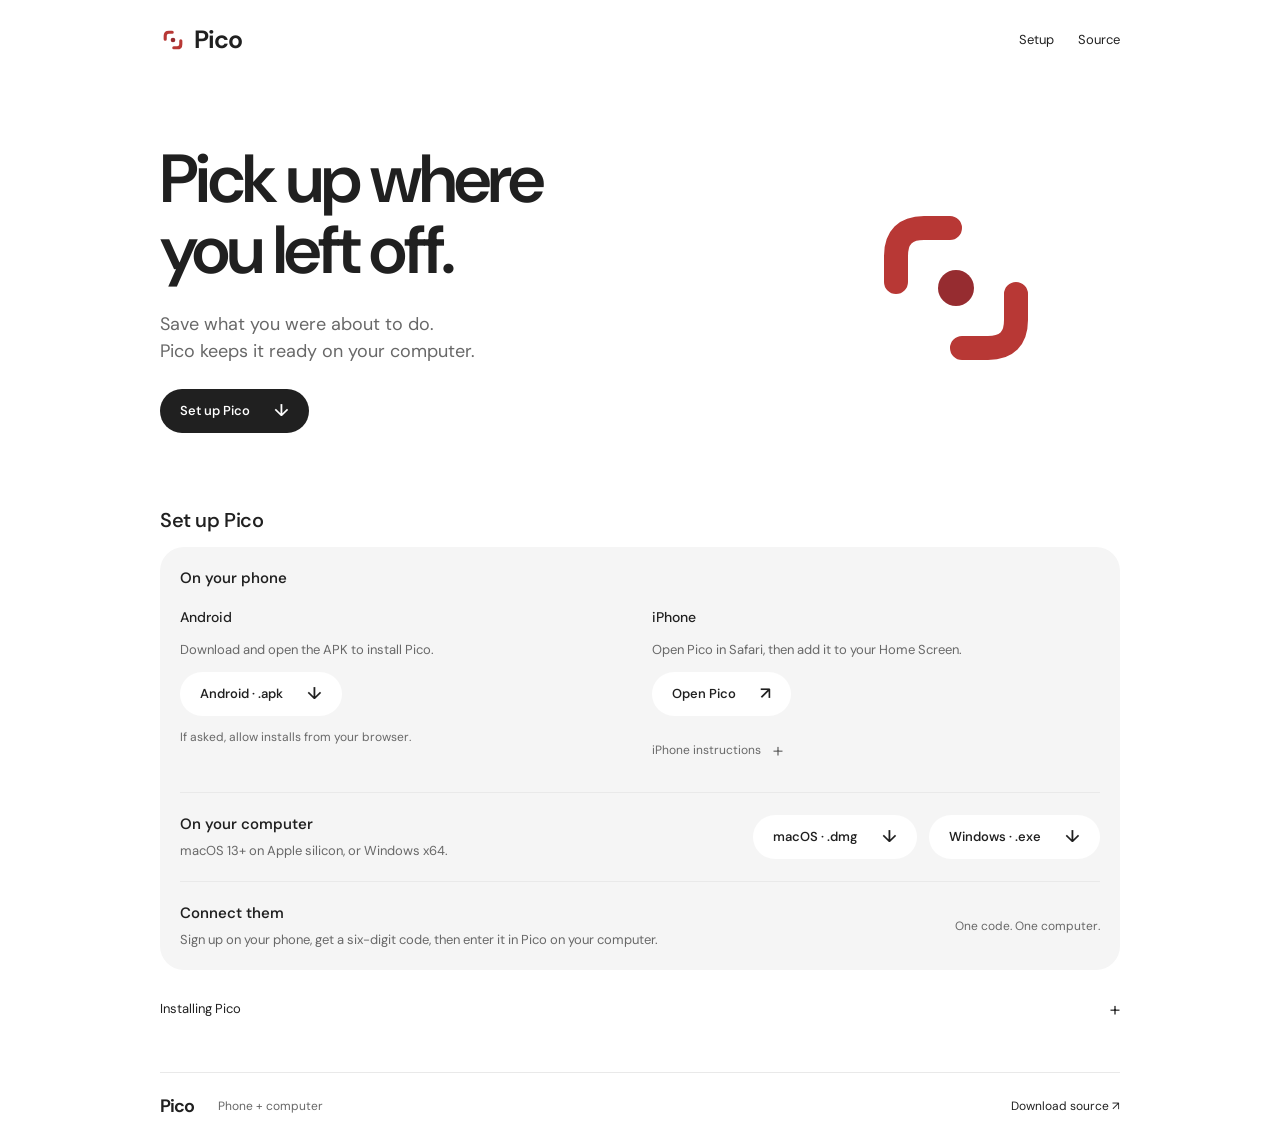
==== website/index.html @ 1f51e676 "Add Pico app, desktop helpers and setup page" ====
<!doctype html>
<html lang="en">

<head>
    <meta charset="utf-8">
    <meta name="viewport" content="width=device-width,initial-scale=1">
    <meta name="color-scheme" content="light dark">
    <meta name="theme-color" content="#ffffff">
    <title>Pico · Set up your companion</title>
    <meta name="description"
        content="Connect Pico on your phone and computer. Save what you were about to do, and return to it later.">
    <link rel="icon" href="assets/branding/pico-mark.svg">
    <link rel="stylesheet" href="style.css">
</head>

<body>
    <header class="shell"><a class="brand" href="#top" aria-label="Pico home"><img src="assets/branding/pico-mark.svg"
                alt="" width="26" height="26">Pico</a>
        <nav aria-label="Main navigation"><a href="#setup">Setup</a><a href="/download/Pico-source.zip">Source</a></nav>
    </header>
    <main class="shell" id="top">
        <section class="intro" aria-labelledby="intro-title">
            <div class="intro-copy">
                <h1 id="intro-title">Pick up where<br>you left off.</h1>
                <p>Save what you were about to do.<br>Pico keeps it ready on your computer.</p><a class="button primary"
                    href="#setup">Set up Pico <span aria-hidden="true">↓</span></a>
            </div><img class="hero-logo" src="assets/branding/pico-mark.svg" width="200" height="200" alt="Pico logo">
        </section>
        <section class="setup" id="setup" aria-labelledby="setup-title">
            <h2 id="setup-title">Set up Pico</h2>
            <div class="steps">
                <article class="step phone-step">
                    <div class="step-copy"><h3>On your phone</h3></div>
                    <div class="phone-options">
                        <div class="phone-option">
                            <h4>Android</h4>
                            <p>Download and open the APK to install Pico.</p>
                            <a class="button secondary" href="/download/Pico-Android.apk" download>Android · .apk <span aria-hidden="true">↓</span></a>
                            <p class="install-note">If asked, allow installs from your browser.</p>
                        </div>
                        <div class="phone-option">
                            <h4>iPhone</h4>
                            <p>Open Pico in Safari, then add it to your Home Screen.</p>
                            <a class="button secondary" href="/phone/">Open Pico <span aria-hidden="true">↗</span></a>
                            <details class="iphone-instructions">
                                <summary>iPhone instructions <span aria-hidden="true">+</span></summary>
                                <ol>
                                    <li>Open Pico in Safari and tap Share.</li>
                                    <li>Choose Add to Home Screen. Enable Open as Web App if shown, then tap Add.</li>
                                    <li>Open Pico from its Home Screen icon and sign up.</li>
                                </ol>
                            </details>
                        </div>
                    </div>
                </article>
                <article class="step">
                    <div class="step-copy">
                        <h3>On your computer</h3>
                        <p>macOS 13+ on Apple silicon, or Windows x64.</p>
                    </div>
                    <div class="platforms"><a class="button secondary" href="/download/Pico-macOS.dmg">macOS · .dmg
                            <span aria-hidden="true">↓</span></a><a class="button secondary"
                            href="/download/Pico-Setup.exe">Windows · .exe <span aria-hidden="true">↓</span></a></div>
                </article>
                <article class="step">
                    <div class="step-copy">
                        <h3>Connect them</h3>
                        <p>Sign up on your phone, get a six-digit code, then enter it in Pico on your computer.</p>
                    </div><span class="step-note">One code. One computer.</span>
                </article>
            </div>
            <details class="install">
                <summary>Installing Pico <span aria-hidden="true">+</span></summary>
                <div class="install-content">
                    <p>On macOS, open the disk image and drag Pico into Applications. On Windows, run Pico-Setup.exe to
                        install for your account.</p>
                    <p>In Pico, enter the six-digit connection code from your phone.</p>
                </div>
            </details>
        </section>
        <footer><a class="brand" href="#top">Pico</a>
            <p>Phone + computer</p><a href="/download/Pico-source.zip">Download source <span
                    aria-hidden="true">↗</span></a>
        </footer>
        <p class="sr-only" id="copy-status" role="status" aria-live="polite"></p>
    </main>
    <script src="site.js"></script>
</body>

</html>
---- website/style.css ----
@font-face {
    font-family: DM;
    src: url('assets/fonts/DMSans.ttf');
    font-display: swap
}

:root {
    color-scheme: light dark;
    --canvas: #fff;
    --ink: #202020;
    --muted: #686868;
    --surface: #f5f5f5;
    --line: #e9e9e9;
    --accent: #B83835;
    --button: #202020;
    --on-button: #fff
}

@media(prefers-color-scheme:dark) {
    :root {
        --canvas: #161616;
        --ink: #f5f5f5;
        --muted: #aaa;
        --surface: #222;
        --line: #333;
        --button: #f5f5f5;
        --on-button: #202020
    }
}

* {
    box-sizing: border-box
}

html {
    scroll-behavior: smooth;
    scroll-padding-top: 24px
}

body {
    margin: 0;
    background: var(--canvas);
    color: var(--ink);
    font: 15px/1.5 DM, system-ui, sans-serif
}

a {
    color: inherit;
    text-decoration: none
}

button,
select {
    font: inherit
}

.shell {
    width: min(100%, 984px);
    margin-inline: auto;
    padding-inline: 12px
}

header {
    height: 80px;
    display: flex;
    align-items: center;
    justify-content: space-between;
    gap: 12px
}

.brand {
    display: inline-flex;
    align-items: center;
    gap: 8px;
    font-size: 25px;
    font-weight: 650;
    letter-spacing: -1px
}

nav {
    display: flex;
    align-items: center;
    gap: 24px;
    font-size: 13px
}

nav a {
    padding-block: 12px
}

nav a:hover,
footer a:hover {
    text-decoration: underline;
    text-underline-offset: 5px
}

.theme-picker select {
    border: 0;
    border-radius: 10px;
    padding: 8px 24px 8px 10px;
    background: var(--surface);
    color: var(--ink);
    font-size: 12px;
    cursor: pointer
}

.intro {
    display: flex;
    align-items: center;
    justify-content: space-between;
    gap: 48px;
    padding: 64px 0 60px
}

h1 {
    font-size: clamp(44px, 6.1vw, 68px);
    font-weight: 600;
    line-height: 1.05;
    letter-spacing: -3px;
    margin: 0
}

.intro p {
    font-size: 18px;
    line-height: 1.5;
    color: var(--muted);
    margin: 24px 0
}

.button {
    display: inline-flex;
    align-items: center;
    justify-content: center;
    gap: 24px;
    white-space: nowrap;
    min-height: 44px;
    border-radius: 24px;
    padding: 12px 20px;
    font-size: 13px;
    font-weight: 550
}

.button span {
    font-size: 17px;
    line-height: 1
}

.primary {
    color: var(--on-button);
    background: var(--button);
    margin-top: 0
}

.secondary {
    background: var(--surface);
    color: var(--ink)
}

.button:hover {
    filter: brightness(.93)
}

.hero-logo {
    width: 200px;
    height: 200px;
    flex-shrink: 0;
    margin: 0 64px 0 0
}

.setup {
    padding: 12px 0 36px
}

h2 {
    font-size: 20px;
    letter-spacing: -.4px;
    font-weight: 550;
    margin: 0 0 12px
}

.steps {
    background: var(--surface);
    border-radius: 24px;
    padding: 0 20px
}

.step {
    display: flex;
    align-items: center;
    justify-content: space-between;
    gap: 24px;
    padding: 20px 0
}

.step+.step {
    border-top: 1px solid var(--line)
}

h3 {
    font-size: 15px;
    font-weight: 550;
    margin: 0 0 6px
}

.step p {
    font-size: 13px;
    color: var(--muted);
    margin: 0
}

.step .secondary {
    background: var(--canvas)
}

.platforms {
    display: flex;
    gap: 12px
}

.step-note {
    font-size: 12px;
    color: var(--muted);
    white-space: nowrap
}

.install {
    margin-top: 12px;
    font-size: 13px
}

summary {
    min-height: 48px;
    display: flex;
    align-items: center;
    justify-content: space-between;
    gap: 12px;
    cursor: pointer;
    list-style: none;
    padding: 12px 0
}

summary::-webkit-details-marker {
    display: none
}

summary>span {
    font-size: 20px;
    font-weight: 300
}

details[open] summary>span {
    transform: rotate(45deg)
}

.install-content {
    padding: 0 0 12px;
    max-width: 760px;
    color: var(--muted)
}

.install-content p {
    margin: 0 0 12px
}

.commands {
    display: flex;
    gap: 24px;
    margin: 12px 0 20px
}

.commands>div {
    min-width: 0;
    flex: 1
}

h4 {
    font-size: 12px;
    font-weight: 500;
    color: var(--ink);
    margin: 0 0 6px
}

code {
    font: 12px/1.5 ui-monospace, monospace;
    overflow-wrap: anywhere
}

.commands code {
    display: block;
    border-radius: 10px;
    padding: 12px;
    background: var(--surface);
    color: var(--ink)
}

footer {
    display: flex;
    align-items: center;
    gap: 24px;
    padding: 20px 0 28px;
    border-top: 1px solid var(--line);
    font-size: 12px
}

footer .brand {
    font-size: 18px
}

footer p {
    color: var(--muted);
    margin: 0
}

footer>a:last-child {
    margin-left: auto
}

.sr-only {
    position: absolute;
    width: 1px;
    height: 1px;
    padding: 0;
    margin: -1px;
    overflow: hidden;
    clip: rect(0, 0, 0, 0);
    white-space: nowrap;
    border: 0
}

a:focus-visible,
select:focus-visible,
summary:focus-visible {
    outline: 2px solid var(--accent);
    outline-offset: 5px
}

@media(max-width:640px) {
    header {
        height: 68px
    }

    nav {
        gap: 16px
    }

    .brand {
        font-size: 23px
    }

    .intro {
        padding: 44px 0;
        gap: 12px;
        align-items: flex-start
    }

    h1 {
        font-size: 45px;
        letter-spacing: -2px
    }

    .intro p {
        font-size: 15px;
        margin: 20px 0
    }

    .hero-logo {
        width: 68px;
        height: 68px;
        margin: 0
    }

    .step {
        align-items: flex-start;
        flex-direction: column;
        gap: 12px;
        padding: 18px 0
    }

    .steps {
        padding: 0 16px
    }

    .step .button {
        min-height: 44px
    }

    .step-note {
        display: none
    }

    .commands {
        flex-direction: column;
        gap: 12px
    }

    .platforms {
        width: 100%
    }

    .platforms .button {
        flex: 1
    }

    footer {
        gap: 12px
    }

    .setup {
        padding-bottom: 20px
    }
}

@media(max-width:370px) {
    h1 {
        font-size: 38px
    }

    .hero-logo {
        width: 52px;
        height: 52px
    }

    nav {
        gap: 12px
    }

    nav>a:nth-child(2) {
        display: none
    }
}

@media(prefers-reduced-motion:reduce) {
    html {
        scroll-behavior: auto
    }
}

.platform-kit {
    display: flex;
    flex-direction: column;
    align-items: stretch;
    gap: 12px
}

.copy-command {
    display: inline-flex;
    align-items: center;
    justify-content: center;
    gap: 6px;
    padding: 4px 8px;
    min-height: 44px;
    background: none;
    border: 0;
    color: var(--muted);
    font: 12px DM, system-ui, sans-serif;
    cursor: pointer;
    border-radius: 8px
}

.copy-command:hover {
    color: var(--ink)
}

.copy-command:focus-visible {
    outline: 2px solid var(--accent);
    outline-offset: 3px
}

@media(max-width:640px) {
    .platform-kit {
        flex: 1
    }

    .platform-kit .button {
        flex: auto
    }

    .step:first-child .step-note {
        display: block;
        white-space: normal
    }
}

.command-box {
    position: relative;
    display: flex;
    align-items: center;
    gap: 12px;
    background: var(--surface);
    border-radius: 10px;
    padding-right: 8px
}

.commands .command-box code {
    flex: 1;
    min-width: 0;
    background: none
}

.command-box .copy-command {
    flex: none;
    padding: 8px
}

.command-box .copy-command span {
    display: none
}
.phone-step {
    align-items: stretch;
    flex-direction: column;
    gap: 12px;
}
.phone-options {
    display: grid;
    grid-template-columns: repeat(2, minmax(0, 1fr));
    gap: 24px;
}
.phone-option { min-width: 0; }
.phone-option h4 { font-size: 14px; margin: 0 0 12px; }
.phone-option .button { margin-top: 12px; }
.phone-option .install-note { margin-top: 12px; font-size: 12px; }
.iphone-instructions { color: var(--muted); font-size: 12px; margin-top: 12px; }
.iphone-instructions summary { min-height: 44px; padding: 0; justify-content: flex-start; }
.iphone-instructions ol { padding-left: 20px; margin: 0; }
.iphone-instructions li + li { margin-top: 12px; }
@media(max-width:640px) {
    .phone-options { grid-template-columns: 1fr; gap: 20px; }
    .phone-option + .phone-option { border-top: 1px solid var(--line); padding-top: 20px; }
}
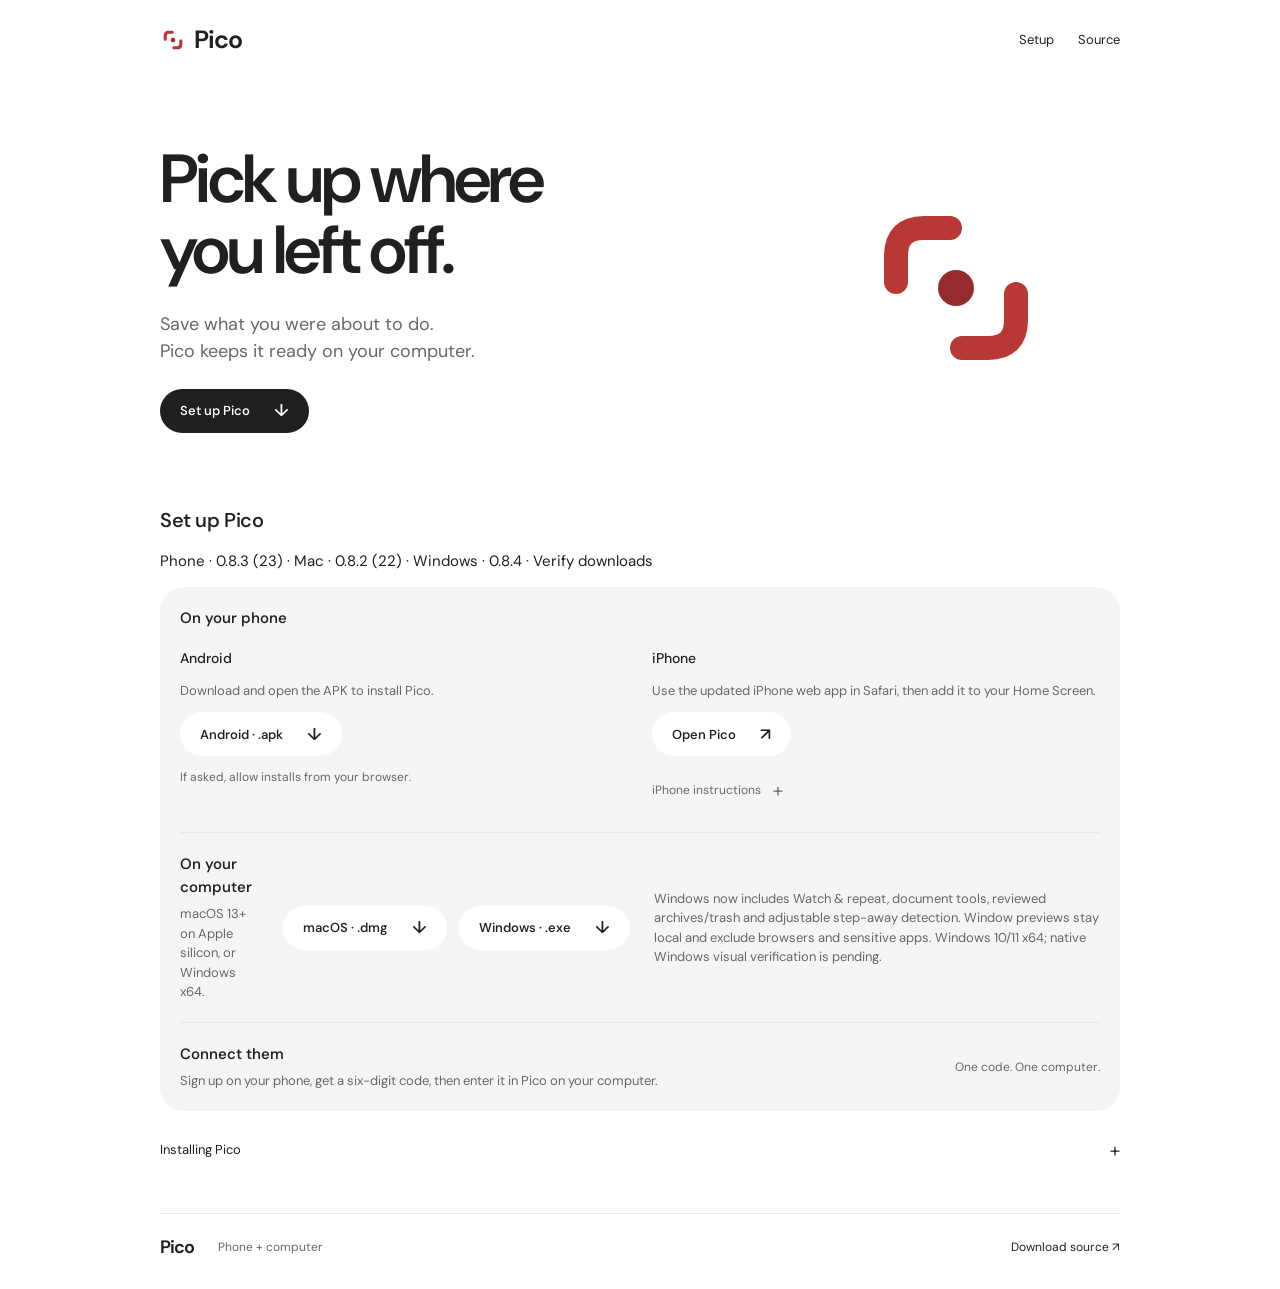
==== commit 4c387e8d: "Integrate taught routines, cross-device tools and automatic companion moods" ====
--- a/website/index.html
+++ b/website/index.html
@@ -28,6 +28,7 @@
         </section>
         <section class="setup" id="setup" aria-labelledby="setup-title">
             <h2 id="setup-title">Set up Pico</h2>
+            <p class="install-note">Phone · 0.8.3 (23) · Mac · 0.8.2 (22) · Windows · 0.8.4 · <a href="/download/SHA256SUMS">Verify downloads</a></p>
             <div class="steps">
                 <article class="step phone-step">
                     <div class="step-copy"><h3>On your phone</h3></div>
@@ -35,12 +36,12 @@
                         <div class="phone-option">
                             <h4>Android</h4>
                             <p>Download and open the APK to install Pico.</p>
-                            <a class="button secondary" href="/download/Pico-Android.apk" download>Android · .apk <span aria-hidden="true">↓</span></a>
+                            <a class="button secondary" href="/download/Pico-Android.apk?v=0.8.3-23" download>Android · .apk <span aria-hidden="true">↓</span></a>
                             <p class="install-note">If asked, allow installs from your browser.</p>
                         </div>
                         <div class="phone-option">
                             <h4>iPhone</h4>
-                            <p>Open Pico in Safari, then add it to your Home Screen.</p>
+                            <p>Use the updated iPhone web app in Safari, then add it to your Home Screen.</p>
                             <a class="button secondary" href="/phone/">Open Pico <span aria-hidden="true">↗</span></a>
                             <details class="iphone-instructions">
                                 <summary>iPhone instructions <span aria-hidden="true">+</span></summary>
@@ -58,9 +59,10 @@
                         <h3>On your computer</h3>
                         <p>macOS 13+ on Apple silicon, or Windows x64.</p>
                     </div>
-                    <div class="platforms"><a class="button secondary" href="/download/Pico-macOS.dmg">macOS · .dmg
+                    <div class="platforms"><a class="button secondary" href="/download/Pico-macOS.dmg?v=0.8.2-22">macOS · .dmg
                             <span aria-hidden="true">↓</span></a><a class="button secondary"
-                            href="/download/Pico-Setup.exe">Windows · .exe <span aria-hidden="true">↓</span></a></div>
+                            href="/download/Pico-Setup.exe?v=0.8.4">Windows · .exe <span aria-hidden="true">↓</span></a></div>
+                    <p class="install-note">Windows now includes Watch &amp; repeat, document tools, reviewed archives/trash and adjustable step-away detection. Window previews stay local and exclude browsers and sensitive apps. Windows 10/11 x64; native Windows visual verification is pending.</p>
                 </article>
                 <article class="step">
                     <div class="step-copy">
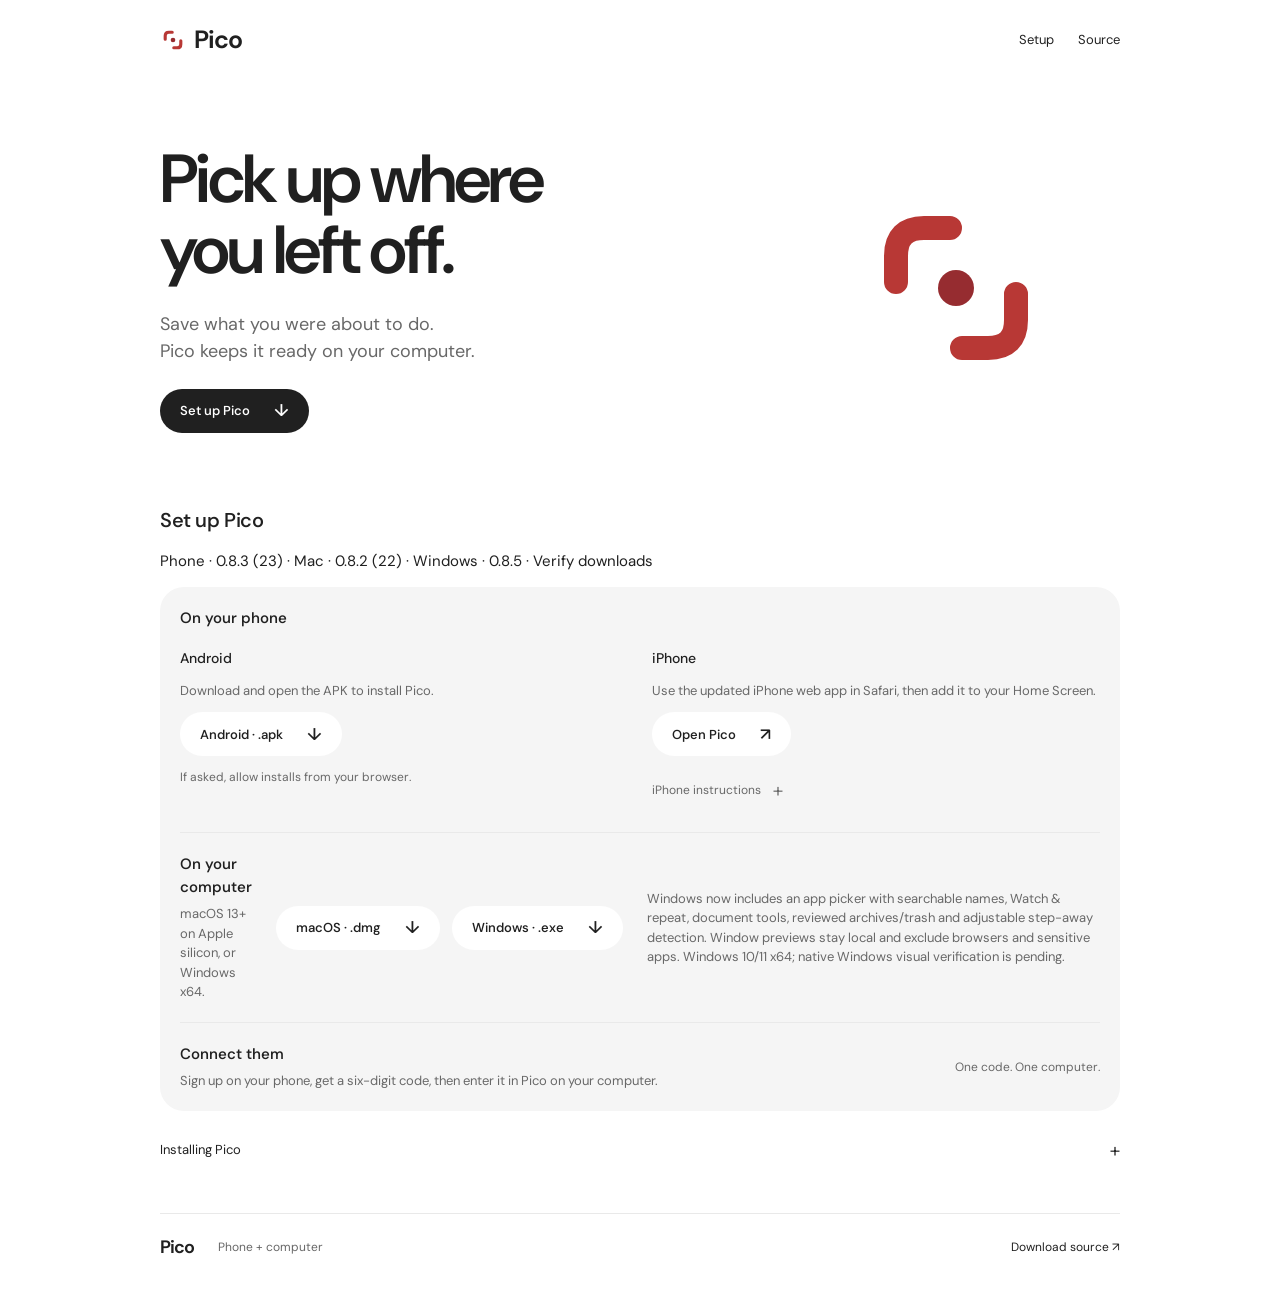
==== commit 9eb58a2f: "Discover Windows apps by name and improve developer documentation" ====
--- a/website/index.html
+++ b/website/index.html
@@ -28,7 +28,7 @@
         </section>
         <section class="setup" id="setup" aria-labelledby="setup-title">
             <h2 id="setup-title">Set up Pico</h2>
-            <p class="install-note">Phone · 0.8.3 (23) · Mac · 0.8.2 (22) · Windows · 0.8.4 · <a href="/download/SHA256SUMS">Verify downloads</a></p>
+            <p class="install-note">Phone · 0.8.3 (23) · Mac · 0.8.2 (22) · Windows · 0.8.5 · <a href="/download/SHA256SUMS">Verify downloads</a></p>
             <div class="steps">
                 <article class="step phone-step">
                     <div class="step-copy"><h3>On your phone</h3></div>
@@ -61,8 +61,8 @@
                     </div>
                     <div class="platforms"><a class="button secondary" href="/download/Pico-macOS.dmg?v=0.8.2-22">macOS · .dmg
                             <span aria-hidden="true">↓</span></a><a class="button secondary"
-                            href="/download/Pico-Setup.exe?v=0.8.4">Windows · .exe <span aria-hidden="true">↓</span></a></div>
-                    <p class="install-note">Windows now includes Watch &amp; repeat, document tools, reviewed archives/trash and adjustable step-away detection. Window previews stay local and exclude browsers and sensitive apps. Windows 10/11 x64; native Windows visual verification is pending.</p>
+                            href="/download/Pico-Setup.exe?v=0.8.5">Windows · .exe <span aria-hidden="true">↓</span></a></div>
+                    <p class="install-note">Windows now includes an app picker with searchable names, Watch &amp; repeat, document tools, reviewed archives/trash and adjustable step-away detection. Window previews stay local and exclude browsers and sensitive apps. Windows 10/11 x64; native Windows visual verification is pending.</p>
                 </article>
                 <article class="step">
                     <div class="step-copy">
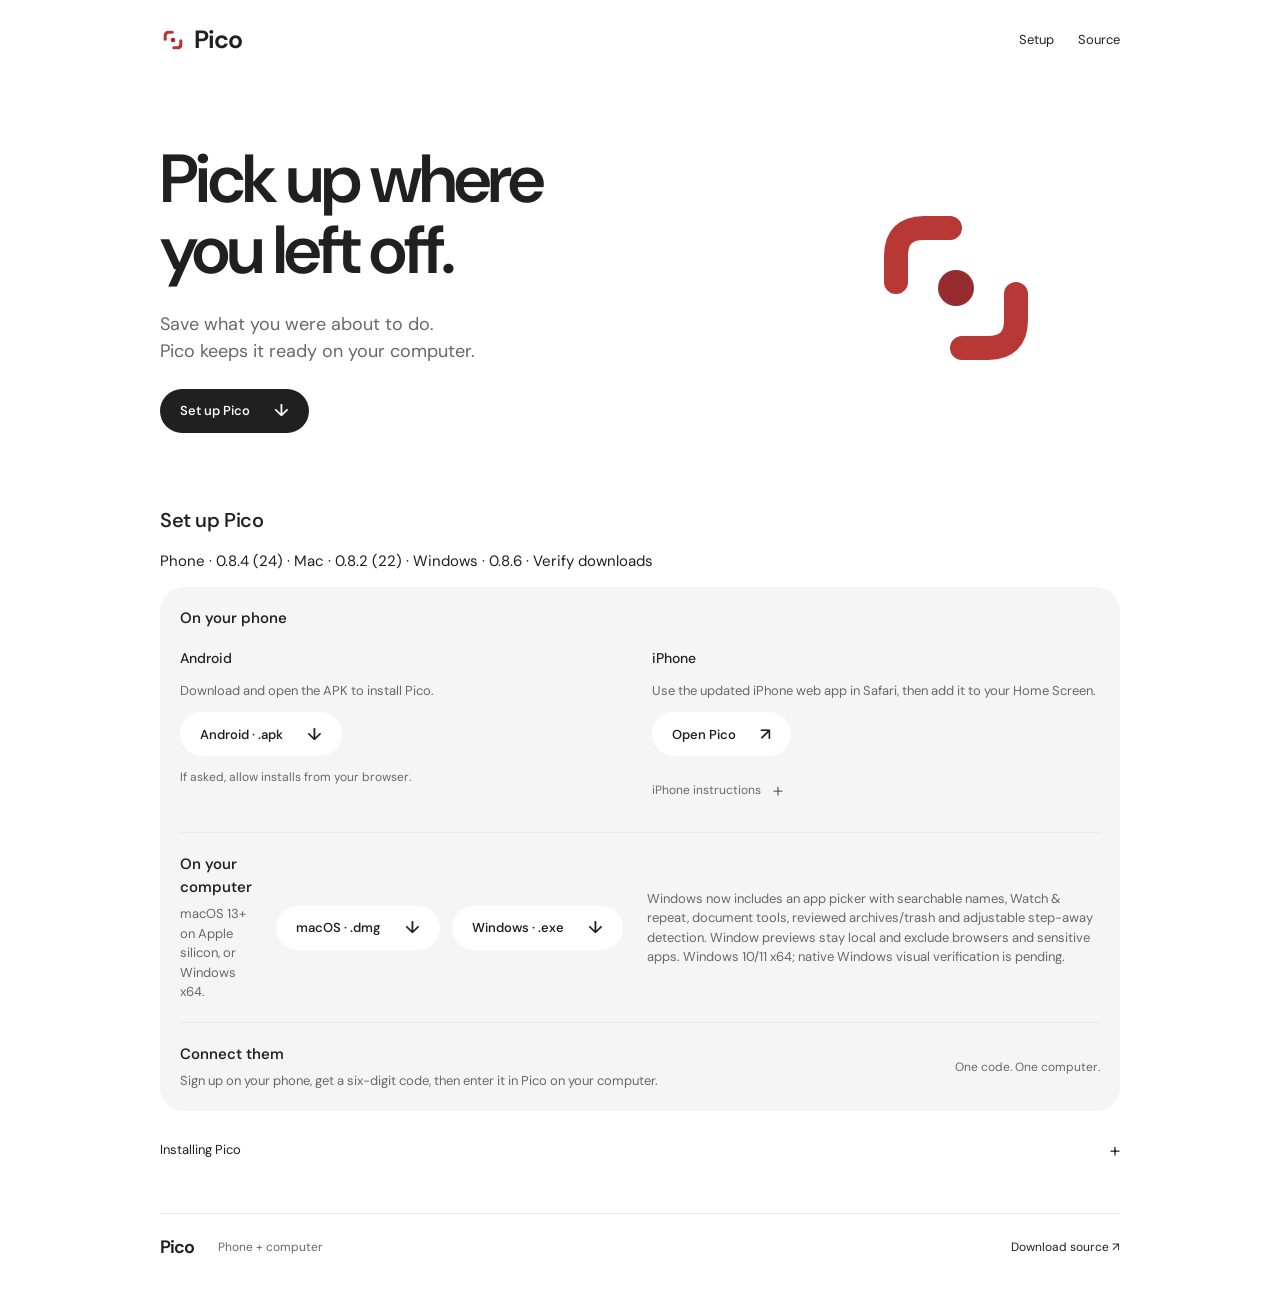
==== commit b89c3067: "Fix approved Windows app routing and verify exposure boundaries" ====
--- a/website/index.html
+++ b/website/index.html
@@ -28,7 +28,7 @@
         </section>
         <section class="setup" id="setup" aria-labelledby="setup-title">
             <h2 id="setup-title">Set up Pico</h2>
-            <p class="install-note">Phone · 0.8.3 (23) · Mac · 0.8.2 (22) · Windows · 0.8.5 · <a href="/download/SHA256SUMS">Verify downloads</a></p>
+            <p class="install-note">Phone · 0.8.4 (24) · Mac · 0.8.2 (22) · Windows · 0.8.6 · <a href="/download/SHA256SUMS">Verify downloads</a></p>
             <div class="steps">
                 <article class="step phone-step">
                     <div class="step-copy"><h3>On your phone</h3></div>
@@ -36,7 +36,7 @@
                         <div class="phone-option">
                             <h4>Android</h4>
                             <p>Download and open the APK to install Pico.</p>
-                            <a class="button secondary" href="/download/Pico-Android.apk?v=0.8.3-23" download>Android · .apk <span aria-hidden="true">↓</span></a>
+                            <a class="button secondary" href="/download/Pico-Android.apk?v=0.8.4-24" download>Android · .apk <span aria-hidden="true">↓</span></a>
                             <p class="install-note">If asked, allow installs from your browser.</p>
                         </div>
                         <div class="phone-option">
@@ -61,7 +61,7 @@
                     </div>
                     <div class="platforms"><a class="button secondary" href="/download/Pico-macOS.dmg?v=0.8.2-22">macOS · .dmg
                             <span aria-hidden="true">↓</span></a><a class="button secondary"
-                            href="/download/Pico-Setup.exe?v=0.8.5">Windows · .exe <span aria-hidden="true">↓</span></a></div>
+                            href="/download/Pico-Setup.exe?v=0.8.6">Windows · .exe <span aria-hidden="true">↓</span></a></div>
                     <p class="install-note">Windows now includes an app picker with searchable names, Watch &amp; repeat, document tools, reviewed archives/trash and adjustable step-away detection. Window previews stay local and exclude browsers and sensitive apps. Windows 10/11 x64; native Windows visual verification is pending.</p>
                 </article>
                 <article class="step">
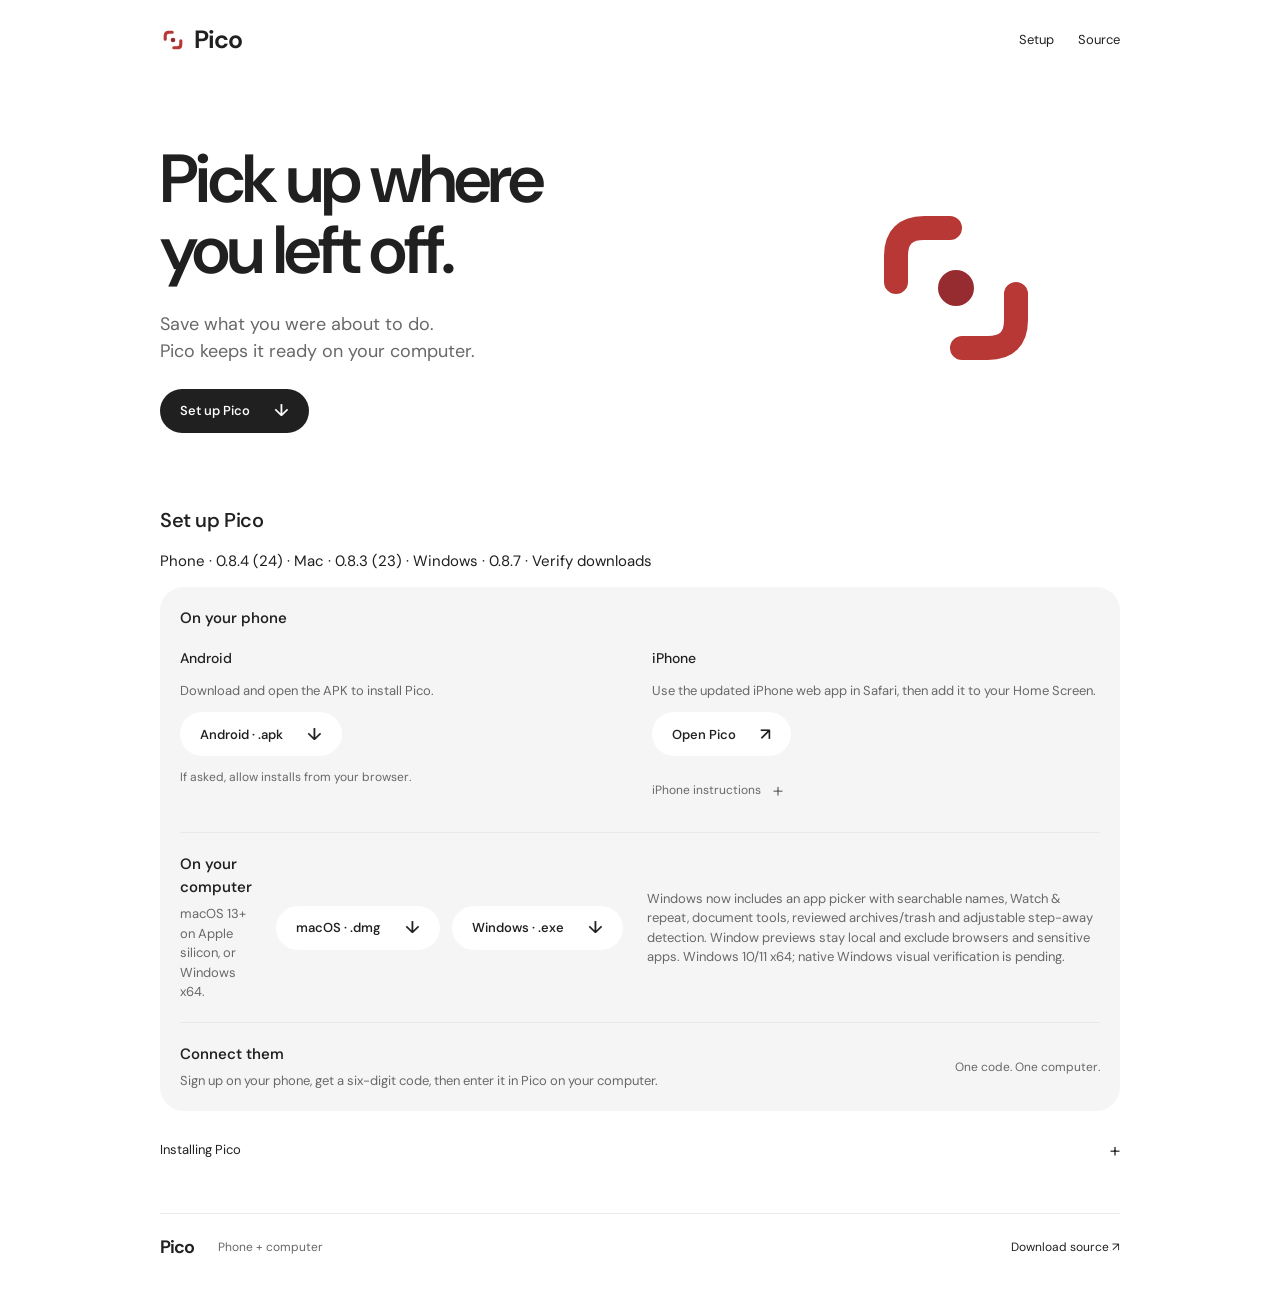
==== commit f3c4c020: "Add persistent focus gate and complete local capture resume flow" ====
--- a/website/index.html
+++ b/website/index.html
@@ -28,7 +28,7 @@
         </section>
         <section class="setup" id="setup" aria-labelledby="setup-title">
             <h2 id="setup-title">Set up Pico</h2>
-            <p class="install-note">Phone · 0.8.4 (24) · Mac · 0.8.2 (22) · Windows · 0.8.6 · <a href="/download/SHA256SUMS">Verify downloads</a></p>
+            <p class="install-note">Phone · 0.8.4 (24) · Mac · 0.8.3 (23) · Windows · 0.8.7 · <a href="/download/SHA256SUMS">Verify downloads</a></p>
             <div class="steps">
                 <article class="step phone-step">
                     <div class="step-copy"><h3>On your phone</h3></div>
@@ -59,9 +59,9 @@
                         <h3>On your computer</h3>
                         <p>macOS 13+ on Apple silicon, or Windows x64.</p>
                     </div>
-                    <div class="platforms"><a class="button secondary" href="/download/Pico-macOS.dmg?v=0.8.2-22">macOS · .dmg
+                    <div class="platforms"><a class="button secondary" href="/download/Pico-macOS.dmg?v=0.8.3-23">macOS · .dmg
                             <span aria-hidden="true">↓</span></a><a class="button secondary"
-                            href="/download/Pico-Setup.exe?v=0.8.6">Windows · .exe <span aria-hidden="true">↓</span></a></div>
+                            href="/download/Pico-Setup.exe?v=0.8.7">Windows · .exe <span aria-hidden="true">↓</span></a></div>
                     <p class="install-note">Windows now includes an app picker with searchable names, Watch &amp; repeat, document tools, reviewed archives/trash and adjustable step-away detection. Window previews stay local and exclude browsers and sensitive apps. Windows 10/11 x64; native Windows visual verification is pending.</p>
                 </article>
                 <article class="step">
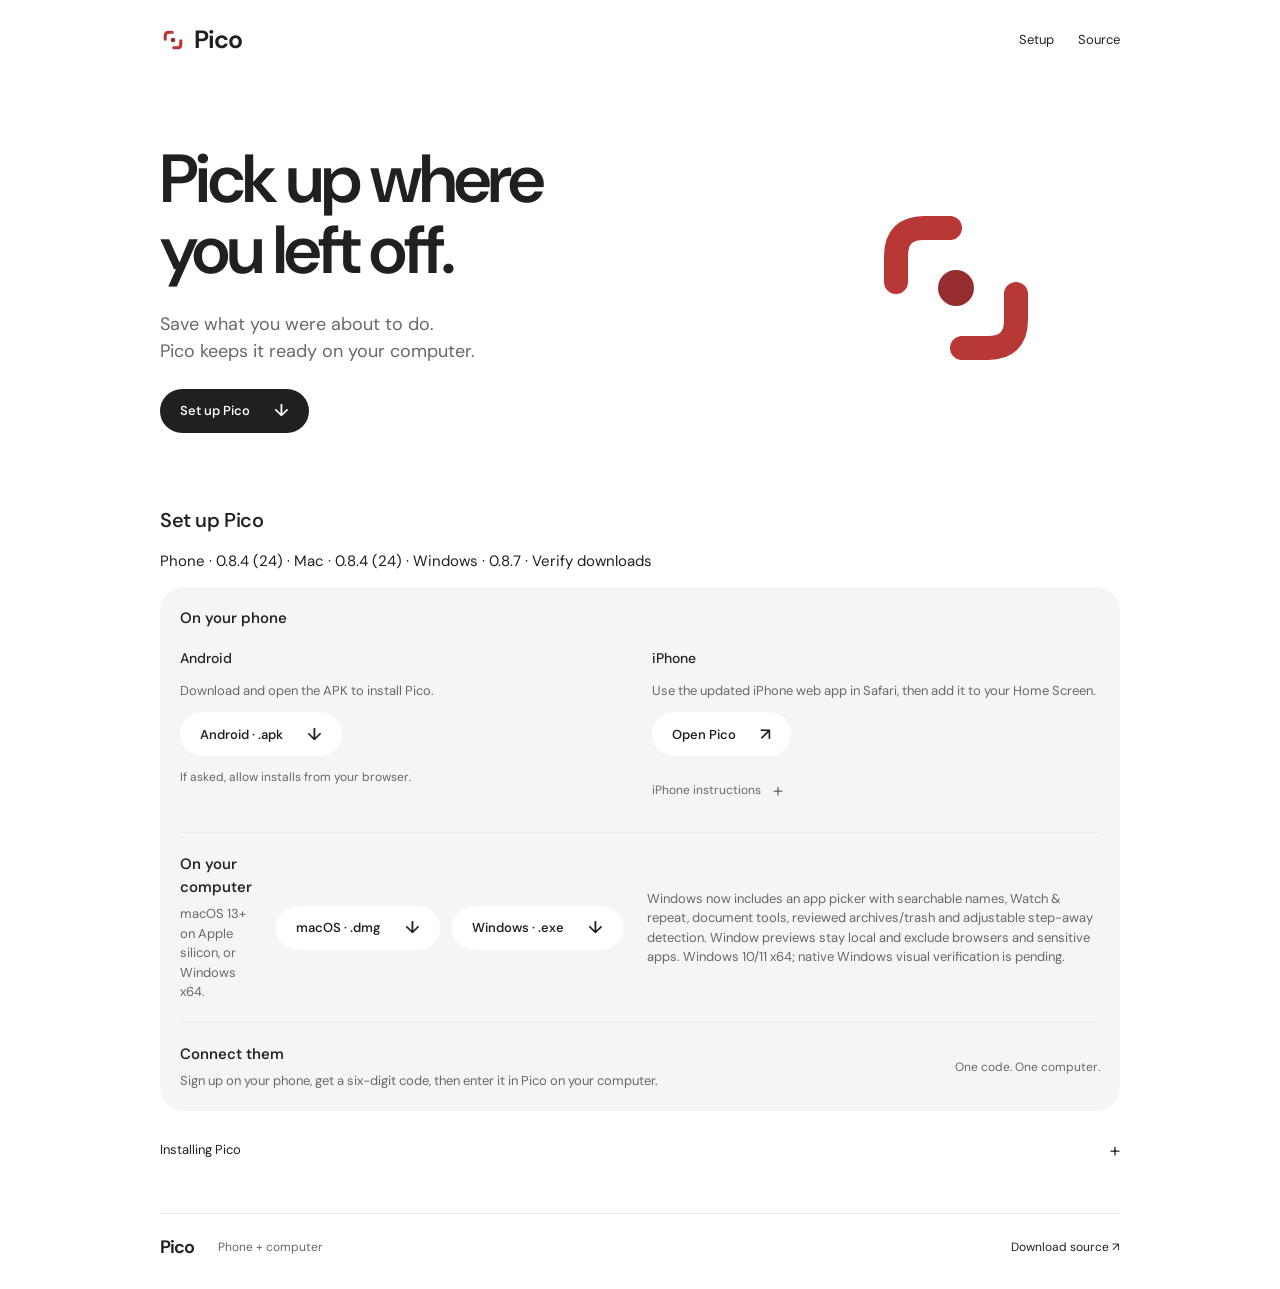
==== commit 2a895bac: "Fix packaged Mac HTTPS and reliable idempotent unpairing" ====
--- a/website/index.html
+++ b/website/index.html
@@ -28,7 +28,7 @@
         </section>
         <section class="setup" id="setup" aria-labelledby="setup-title">
             <h2 id="setup-title">Set up Pico</h2>
-            <p class="install-note">Phone · 0.8.4 (24) · Mac · 0.8.3 (23) · Windows · 0.8.7 · <a href="/download/SHA256SUMS">Verify downloads</a></p>
+            <p class="install-note">Phone · 0.8.4 (24) · Mac · 0.8.4 (24) · Windows · 0.8.7 · <a href="/download/SHA256SUMS">Verify downloads</a></p>
             <div class="steps">
                 <article class="step phone-step">
                     <div class="step-copy"><h3>On your phone</h3></div>
@@ -59,7 +59,7 @@
                         <h3>On your computer</h3>
                         <p>macOS 13+ on Apple silicon, or Windows x64.</p>
                     </div>
-                    <div class="platforms"><a class="button secondary" href="/download/Pico-macOS.dmg?v=0.8.3-23">macOS · .dmg
+                    <div class="platforms"><a class="button secondary" href="/download/Pico-macOS.dmg?v=0.8.4-24">macOS · .dmg
                             <span aria-hidden="true">↓</span></a><a class="button secondary"
                             href="/download/Pico-Setup.exe?v=0.8.7">Windows · .exe <span aria-hidden="true">↓</span></a></div>
                     <p class="install-note">Windows now includes an app picker with searchable names, Watch &amp; repeat, document tools, reviewed archives/trash and adjustable step-away detection. Window previews stay local and exclude browsers and sensitive apps. Windows 10/11 x64; native Windows visual verification is pending.</p>
